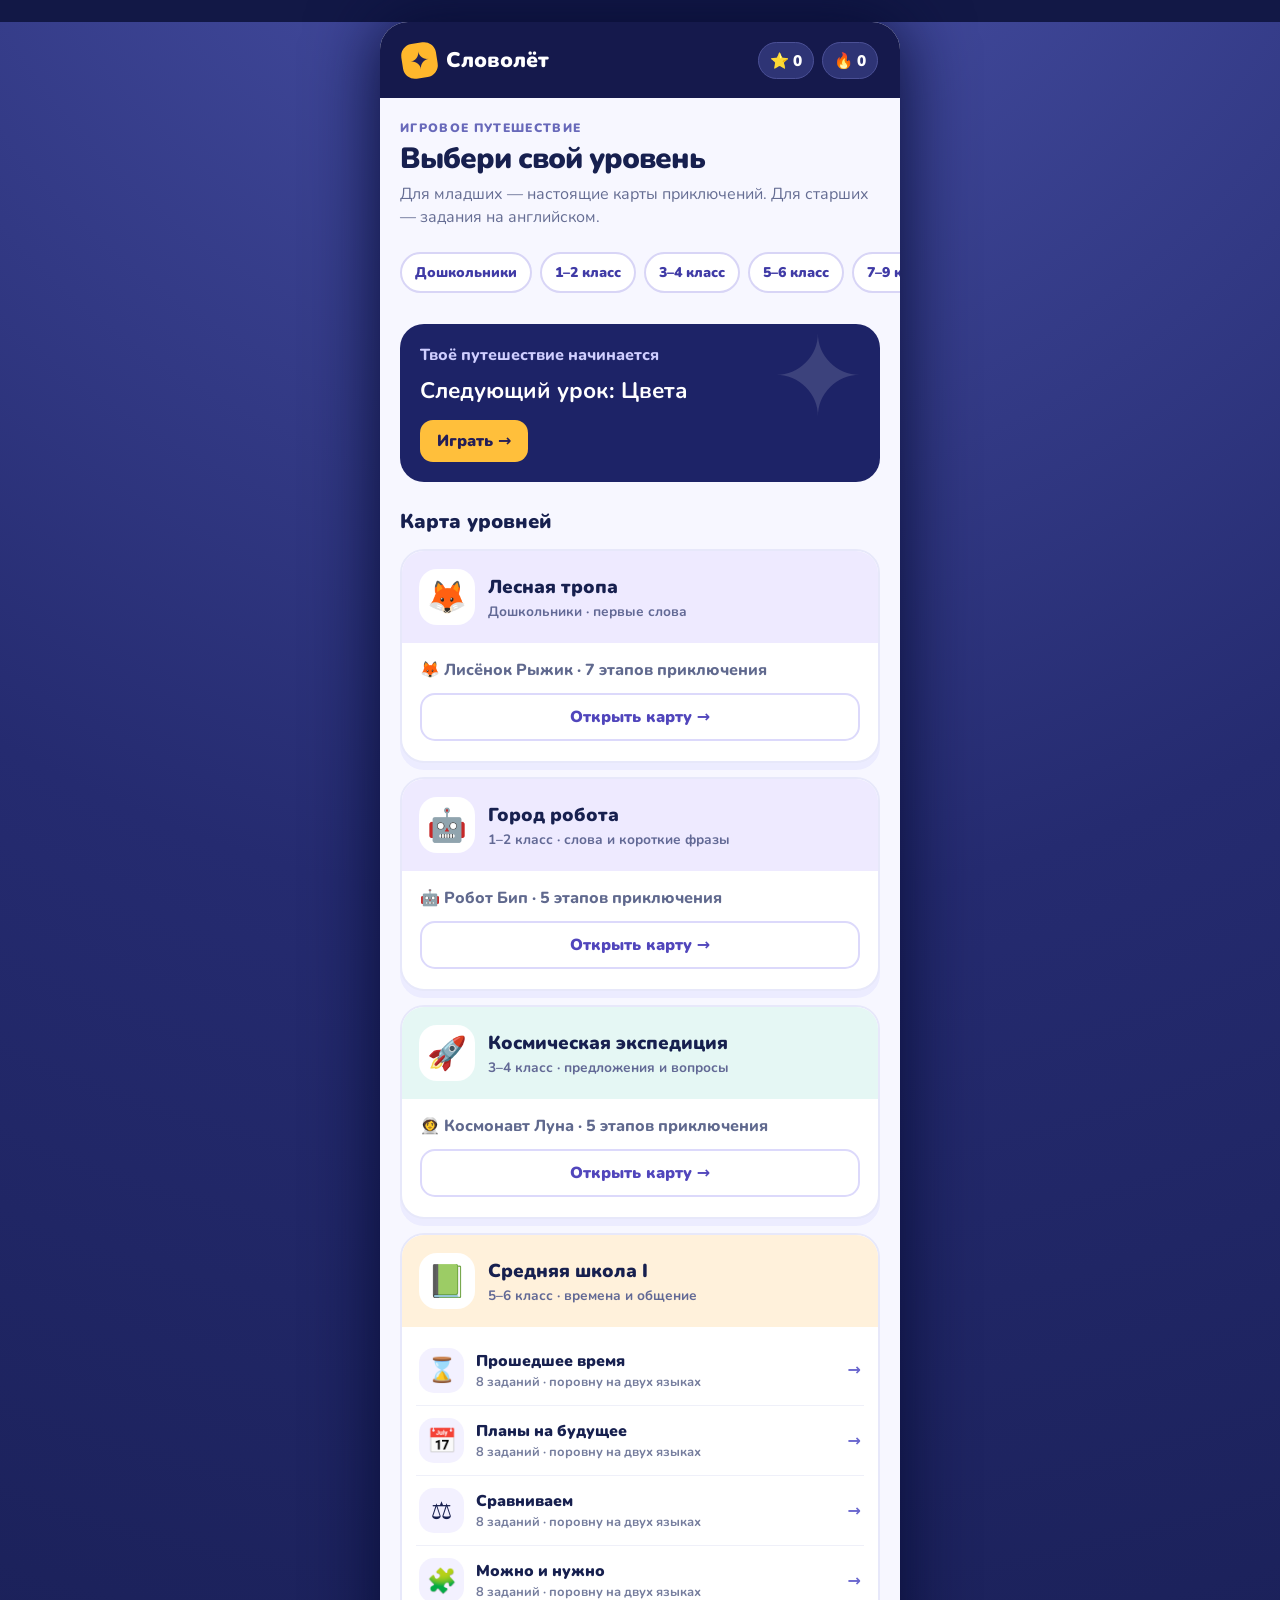
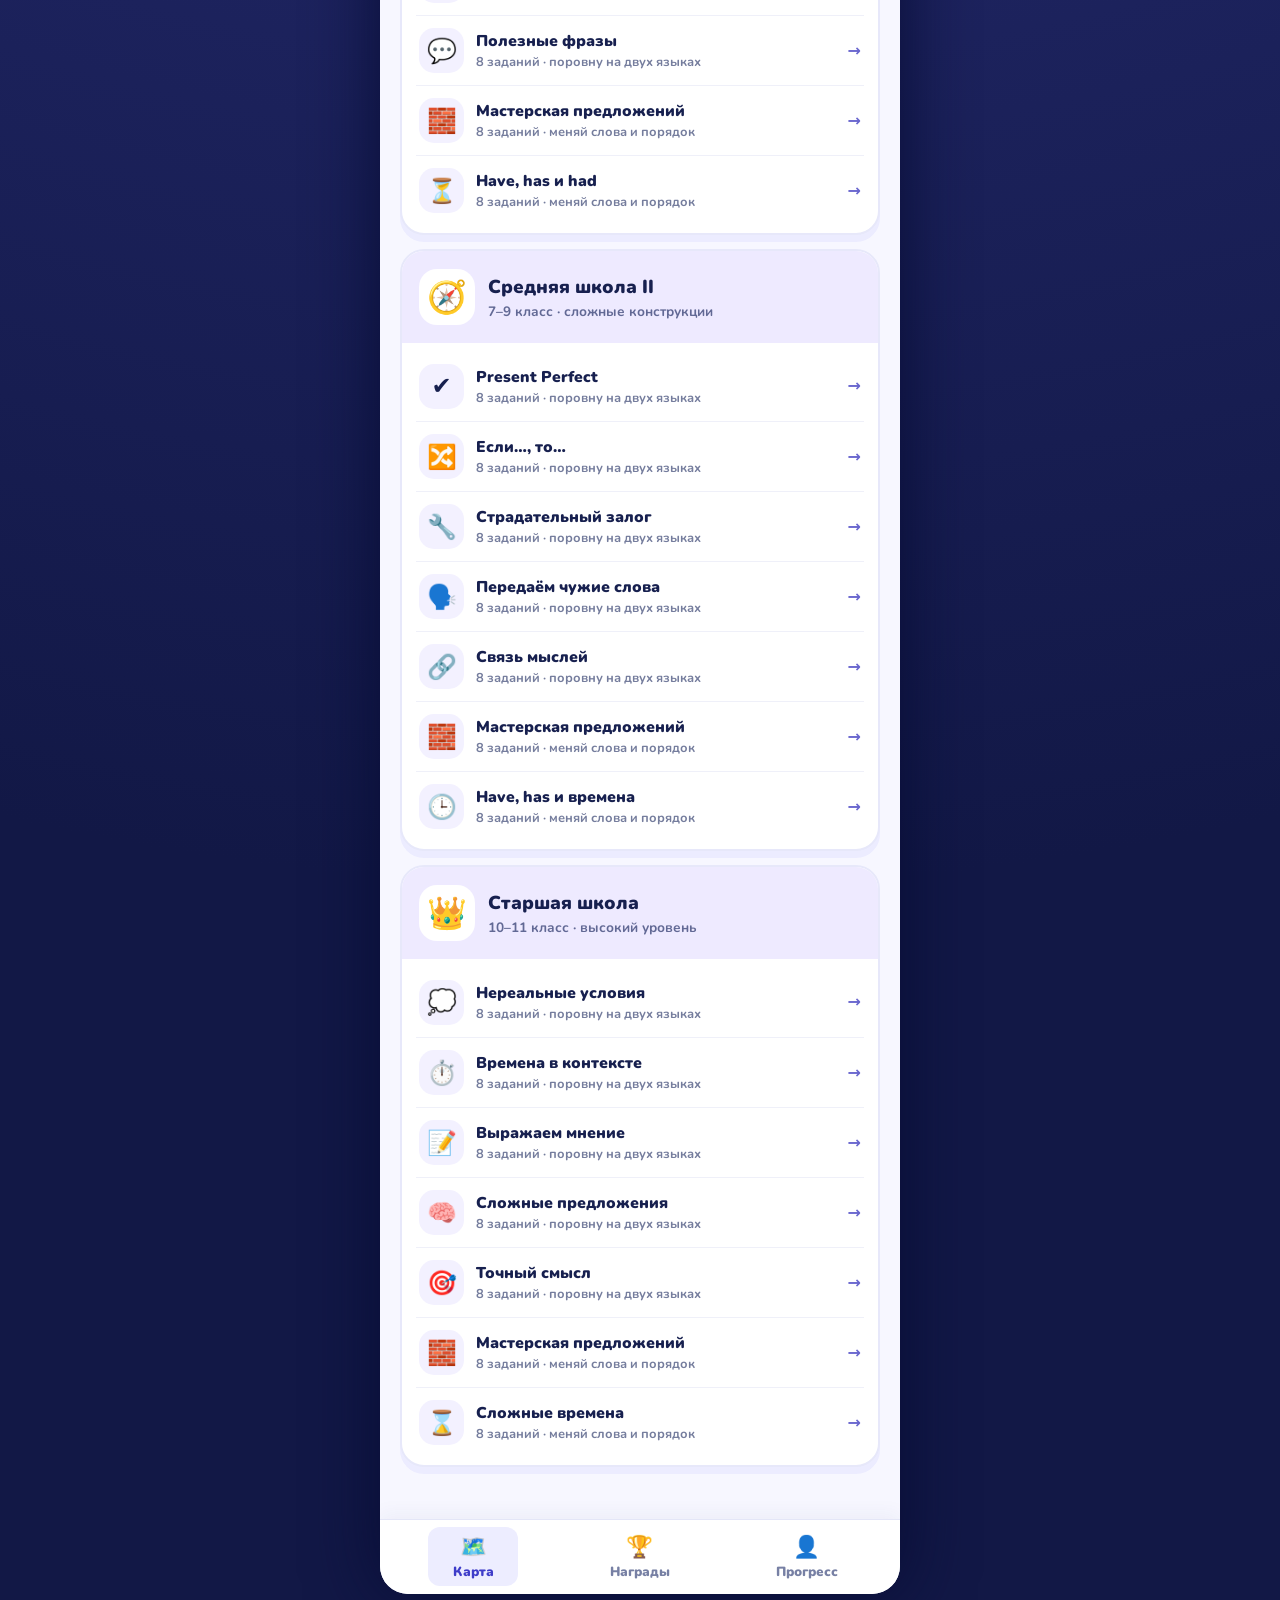
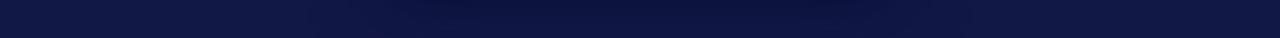
==== index.html @ e14da6a4 "Add files via upload" ====
<!doctype html>
<html lang="ru">
<head>
  <meta charset="utf-8">
  <meta name="viewport" content="width=device-width, initial-scale=1, viewport-fit=cover">
  <meta name="theme-color" content="#15194c">
  <meta name="description" content="Словолёт: приключения и задания по английскому от первых слов до 11 класса.">
  <title>Словолёт — играем в английский</title>
  <link rel="stylesheet" href="./style.css?v=tenses2">
</head>
<body>
  <div class="app">
    <header class="topbar">
      <button id="homeButton" class="brand" type="button" aria-label="На главную"><span class="brand-icon">✦</span><span>Словолёт</span></button>
      <div class="top-stats"><span title="Звёзды" class="stat">⭐ <b id="starCount">0</b></span><span title="Серия дней" class="stat">🔥 <b id="streakCount">0</b></span></div>
    </header>
    <main id="appMain" aria-live="polite"></main>
    <nav class="bottom-nav" aria-label="Разделы игры">
      <button type="button" data-view="map" class="nav-item active"><span>🗺️</span><span>Карта</span></button>
      <button type="button" data-view="rewards" class="nav-item"><span>🏆</span><span>Награды</span></button>
      <button type="button" data-view="profile" class="nav-item"><span>👤</span><span>Прогресс</span></button>
    </nav>
  </div>
  <script src="./game.js?v=tenses2" defer></script>
</body>
</html>
---- style.css ----
@import url('https://fonts.googleapis.com/css2?family=Nunito:wght@500;600;700;800;900&display=swap');
:root{font-family:Nunito,system-ui,-apple-system,"Segoe UI",sans-serif;color:#17204f;background:#121846;font-size:16px}*{box-sizing:border-box}body{margin:0;min-height:100vh;background:radial-gradient(circle at 50% -12%,#4d56ae 0,#252b70 35%,#121846 78%)}button{font:inherit;cursor:pointer}button:focus-visible{outline:3px solid #ffb737;outline-offset:3px}.app{max-width:520px;min-height:100svh;margin:auto;background:#f7f7ff;position:relative;box-shadow:0 0 70px #070c34;display:flex;flex-direction:column}.topbar{height:76px;flex-shrink:0;background:#15194c;color:white;display:flex;align-items:center;justify-content:space-between;padding:0 22px}.brand{display:flex;gap:9px;align-items:center;background:none;border:0;color:white;font-weight:900;font-size:1.32rem;padding:5px 0}.brand-icon{display:grid;place-items:center;width:35px;height:35px;background:#ffb72c;color:#202057;border-radius:12px;transform:rotate(-9deg);font-size:24px}.top-stats{display:flex;gap:8px}.stat{background:#2e3475;border:1px solid #4b5096;border-radius:40px;padding:7px 11px;color:white;font-size:.96rem;white-space:nowrap}.stat b{font-weight:900}.bottom-nav{position:sticky;bottom:0;z-index:5;display:flex;justify-content:space-around;background:white;border-top:1px solid #e4e6f7;padding:7px 10px max(8px,env(safe-area-inset-bottom));box-shadow:0 -5px 18px #30386c0d}.nav-item{border:0;background:none;color:#7780a4;display:flex;flex-direction:column;align-items:center;gap:1px;min-width:90px;font-weight:900;font-size:.83rem;padding:5px 6px;border-radius:12px}.nav-item>span:first-child{font-size:1.35rem}.nav-item.active{background:#ededff;color:#3e3cc9}main{flex:1;padding:22px 20px 38px}.eyebrow{margin:0 0 6px;text-transform:uppercase;letter-spacing:.11em;font-size:.76rem;font-weight:900;color:#6869ba}.page-title{font-weight:900;letter-spacing:-.035em;font-size:1.83rem;line-height:1.13;margin:0 0 8px}.muted{color:#656d93;line-height:1.45;margin:0}.intro{margin-bottom:23px}.world{background:white;border:2px solid #e7e8fa;border-radius:24px;overflow:hidden;margin:14px 0;box-shadow:0 7px 0 #ececff}.world-head{padding:18px 17px;display:flex;gap:13px;align-items:center;background:#eeeaff}.world:nth-of-type(3) .world-head{background:#e5f7f4}.world:nth-of-type(4) .world-head{background:#fff1db}.world-symbol{font-size:2rem;background:white;width:56px;height:56px;border-radius:18px;display:grid;place-items:center;flex-shrink:0}.world-head h2{font-size:1.17rem;margin:0 0 3px;font-weight:900}.world-head p{font-size:.85rem;margin:0;color:#626995;font-weight:700}.world-badge{margin-left:auto;color:#5a5ba0;font-size:.8rem;font-weight:900;white-space:nowrap}.lesson-list{padding:8px 14px}.lesson-row{border:0;background:white;width:100%;text-align:left;display:flex;align-items:center;gap:12px;padding:11px 3px;min-height:70px;color:#17204f}.lesson-row+ .lesson-row{border-top:1px solid #eff0f9}.lesson-icon{width:45px;height:45px;border-radius:15px;background:#f3f1ff;display:grid;place-items:center;font-size:1.5rem;flex-shrink:0}.lesson-text{flex:1;min-width:0}.lesson-text strong{display:block;font-size:.98rem;font-weight:900}.lesson-text small{display:block;color:#757d9d;font-size:.8rem;font-weight:700;margin-top:1px}.lesson-score{font-weight:900;color:#6865ce;white-space:nowrap}.lesson-row.locked{opacity:.54;cursor:not-allowed}.primary{background:#6355e8;color:white;border:0;border-bottom:5px solid #4639bf;border-radius:17px;padding:14px 20px;font-weight:900;min-height:56px;box-shadow:0 6px 12px #5040bc25}.primary:active{transform:translateY(3px);border-bottom-width:2px}.primary:disabled{background:#a7a9c4;border-color:#888ba7;box-shadow:none;cursor:not-allowed}.wide{width:100%}.secondary{background:white;color:#5146bc;border:2px solid #dcd9fb;border-radius:15px;padding:11px 16px;font-weight:900}.start-card{background:#1d2367;color:white;border-radius:24px;padding:20px;margin-bottom:22px;position:relative;overflow:hidden}.start-card:after{content:'✦';position:absolute;right:16px;top:0;color:#ffffff24;font-size:110px;line-height:1}.start-card>*{position:relative;z-index:1}.start-card p{margin:0 0 12px;color:#cfceff;font-weight:800}.start-card h2{margin:0 0 15px;font-size:1.4rem;line-height:1.2}.start-card button{border:0;border-radius:13px;padding:10px 17px;background:#ffbf3b;color:#241e57;font-weight:900}.play-top{display:flex;align-items:center;gap:13px;margin-bottom:20px}.back{border:0;background:#ecebfb;border-radius:12px;width:43px;height:43px;color:#4644b2;font-weight:900;font-size:1.4rem}.progress-rail{flex:1;height:11px;background:#e3e5f5;border-radius:40px;overflow:hidden}.progress-fill{height:100%;background:#ffba35;border-radius:40px;transition:width .2s}.step{font-weight:900;color:#6e7298;white-space:nowrap}.question-card{background:white;border:2px solid #e7e8f7;border-radius:25px;padding:22px 17px;min-height:270px;box-shadow:0 7px 0 #ececf7;text-align:center;margin-bottom:21px}.question-card .big-emoji{font-size:4.1rem;line-height:1.25;margin:7px 0 8px}.question-card h1{font-size:1.5rem;font-weight:900;line-height:1.24;margin:7px 0 10px}.question-card .target{font-size:1.75rem;font-weight:900;color:#4b45bf;margin:7px 0}.question-card .instruction{font-weight:800;color:#70779b}.sound{margin:9px 0;border:2px solid #dcd9fb;background:#f2f0ff;border-radius:50%;width:50px;height:50px;font-size:1.4rem;color:#554bc6}.options{display:grid;gap:11px}.option{min-height:57px;width:100%;padding:11px 16px;text-align:left;background:#fff;border:2px solid #dfe1f0;border-bottom:4px solid #d9dced;border-radius:15px;color:#252a58;font-size:1.04rem;font-weight:900}.option:hover{border-color:#b7aeff}.option.correct{background:#e9faee;border-color:#4ac77e;color:#145b36}.option.wrong{background:#fff0f0;border-color:#ef7377;color:#99383a}.option:disabled{cursor:default}.feedback{margin:19px 0 0;border-radius:16px;padding:14px 16px;font-weight:800}.feedback.good{background:#e9faee;color:#185d39}.feedback.try{background:#fff2e5;color:#814d13}.play-actions{margin-top:18px}.finish{text-align:center;padding:23px 4px}.finish .trophy{font-size:5rem}.finish h1{font-size:1.9rem;margin:7px 0}.finish p{color:#656d93;font-weight:700}.finish .earned{color:#6548c9;font-size:1.35rem;font-weight:900;margin:18px 0 28px}.section-title{font-weight:900;font-size:1.25rem;margin:26px 0 12px}.reward-grid{display:grid;grid-template-columns:repeat(2,1fr);gap:11px}.reward{background:white;border:2px solid #e8e9f7;border-radius:20px;text-align:center;padding:19px 10px;min-height:143px}.reward .emoji{font-size:2.7rem}.reward strong{display:block;margin:4px 0;font-weight:900}.reward small{color:#70779b;font-weight:700}.reward.dim{filter:grayscale(1);opacity:.5}.info-card{background:#fff;border:2px solid #e8e9f7;border-radius:20px;padding:20px;margin:15px 0}.info-card h2{margin:0 0 8px;font-size:1.12rem}.info-card p{margin:0;color:#656d93;line-height:1.5}.big-number{font-size:2rem;font-weight:900;color:#5648d5;margin-top:7px}.meter{height:13px;background:#e9e9f6;border-radius:20px;overflow:hidden;margin:13px 0 5px}.meter span{height:100%;display:block;background:#ffba36;border-radius:20px}.notice{font-size:.86rem;color:#717895;line-height:1.45}.small-link{border:0;background:transparent;color:#5550bb;text-decoration:underline;font-weight:800;padding:8px 0}.level-note{background:#fff8e9;padding:12px;border-radius:12px;color:#72541a;font-size:.84rem;font-weight:800;margin:0}.setting{display:flex;align-items:center;justify-content:space-between;gap:10px}.setting label{font-weight:900}.setting button{min-width:70px}.empty-space{height:7px}@media(min-width:600px){.app{min-height:900px;margin:22px auto;border-radius:28px;overflow:hidden}.bottom-nav{position:sticky}body{padding-bottom:22px}}@media(prefers-reduced-motion:reduce){*,*:before,*:after{transition:none!important;animation:none!important}}
.grade-pills{display:flex;gap:8px;overflow-x:auto;margin:-5px -20px 21px;padding:5px 20px 10px;scrollbar-width:thin}.grade-pills button{flex:none;border:2px solid #d8d5f6;background:white;color:#403ba6;border-radius:30px;padding:9px 13px;font-weight:900;font-size:.88rem}.world{scroll-margin-top:12px}.lesson-tip{background:#ecebff;color:#373285;padding:12px 14px;border-radius:14px;font-weight:800;line-height:1.45;font-size:.9rem;margin:0 0 15px}.question-card:not(:has(.big-emoji)){min-height:205px;display:flex;align-items:center;justify-content:center;flex-direction:column}.question-card .target{font-size:clamp(1.18rem,5vw,1.75rem);overflow-wrap:anywhere}.option{line-height:1.35;overflow-wrap:anywhere}.world-head>div{min-width:0}.world-head p{line-height:1.35}
.feedback .why{display:block;margin-top:8px;font-size:.93rem;line-height:1.45;font-weight:700}
.walk-scene{border-radius:21px;padding:16px 13px 12px;margin:12px 0 15px;text-align:center;border:2px solid #d9e7e1;background:linear-gradient(145deg,#dcf8d8,#f4fff0);color:#275344}.walk-scene.city{background:linear-gradient(145deg,#d9f3ff,#edf5ff);border-color:#d1e6fb;color:#254f77}.walk-scene.space{background:linear-gradient(145deg,#25265c,#4850a8);border-color:#4d52a8;color:#fff}.scene-label{font-size:.94rem;font-weight:900;margin-bottom:11px}.walk-path{display:flex;align-items:center;gap:3px}.path-node{flex:1;min-width:0;aspect-ratio:1;max-width:45px;border-radius:50%;display:grid;place-items:center;background:#ffffffc7;border:2px solid #ffffff;color:#435878;font-size:clamp(.9rem,4.5vw,1.45rem);font-weight:900;line-height:1}.path-node.passed{background:#ffdd83;color:#574016}.path-node.here{background:#fff;box-shadow:0 0 0 3px #ffb735;color:#27315b;transform:scale(1.1);z-index:1}.walk-scene p{margin:11px 0 0;font-weight:900;font-size:.85rem}.walk-scene.space .path-node:not(.here){background:#ffffff34;color:white}.walk-scene.space .path-node.passed{background:#ffc755;color:#38295a}
.board-entry{padding:16px 18px 20px}.board-entry p{margin:0 0 12px;color:#60698e;font-weight:800}.board-heading{display:flex;justify-content:space-between;align-items:center;gap:10px;margin-bottom:13px;color:#535b82;font-weight:900;font-size:.9rem}.board-heading .secondary{padding:8px 12px;font-size:.9rem}.board-action{display:flex;align-items:center;justify-content:space-between;gap:12px;background:#fff;border:2px solid #e5e7f6;border-radius:18px;padding:11px 12px;margin:15px 0}.board-action strong{font-weight:900;line-height:1.25}.board-action .primary{min-height:44px;padding:8px 14px;white-space:nowrap}.adventure-map{width:100%;aspect-ratio:9/16;position:relative;background-size:cover;background-position:center;border:4px solid #fff;border-radius:22px;box-shadow:0 9px 28px #171d5c35;overflow:hidden;isolation:isolate}.adventure-map.space{border-color:#7176d0}.board-cell{position:absolute;transform:translate(-50%,-50%);width:clamp(23px,6.5vw,32px);height:clamp(23px,6.5vw,32px);border-radius:50%;border:2px solid white;background:#fffdf3;color:#504d62;display:grid;place-items:center;font-size:clamp(.7rem,2.9vw,.86rem);font-weight:900;box-shadow:0 2px 4px #17234988;z-index:1}.board-cell.is-passed{background:#ffe66b;color:#38334f}.board-cell.checkpoint{border-color:#e96775}.board-cell.is-current{background:#ffbc40;border-color:white;box-shadow:0 0 0 3px #f24b6f,0 2px 6px #24304b80}.board-hero{position:absolute;transform:translate(-50%,-86%);font-size:clamp(2.1rem,11vw,3.4rem);line-height:1;z-index:3;filter:drop-shadow(0 3px 2px #1a234f);transition:left .48s ease,top .48s ease;pointer-events:none}.playing-map{padding-bottom:72svh!important}.hidden-while-playing{display:none!important}.question-shade,.intro-shade{position:fixed;inset:0;z-index:11;background:#15163e70}.challenge-sheet{position:fixed;z-index:12;left:50%;transform:translateX(-50%);bottom:0;width:min(520px,100%);max-height:65svh;overflow-y:auto;background:#f9f9ff;border-radius:24px 24px 0 0;padding:15px 17px max(20px,env(safe-area-inset-bottom));box-shadow:0 -8px 30px #11173655}.challenge-sheet .eyebrow{margin-bottom:4px}.walk-hint{font-size:.85rem;color:#6e7298;font-weight:800;margin:0 0 8px;line-height:1.25}.challenge-sheet .question-card{min-height:0;margin:0 0 10px;padding:6px 9px 8px;box-shadow:none;border:0}.challenge-sheet .question-card .big-emoji{font-size:2.3rem;margin:0}.challenge-sheet .question-card .instruction{font-size:.85rem;margin:3px}.challenge-sheet .question-card .target{font-size:clamp(1.15rem,4.5vw,1.5rem);margin:4px 0}.challenge-sheet .sound{width:40px;height:40px;margin:3px 0;font-size:1.1rem}.challenge-sheet .options{gap:7px}.challenge-sheet .option{min-height:44px;padding:7px 12px;font-size:.9rem;border-bottom-width:3px}.challenge-sheet .feedback{margin:10px 0;padding:9px 12px;font-size:.87rem}.challenge-sheet .feedback .why{font-size:.82rem}.challenge-sheet .primary{margin-top:10px;min-height:46px;padding:9px 15px}.intro-shade{z-index:24;background:#101b4bad}.intro-popup{position:fixed;z-index:25;left:50%;top:50%;transform:translate(-50%,-50%);width:min(440px,calc(100% - 32px));background:#fff;border-radius:28px;padding:27px 23px;text-align:center;box-shadow:0 18px 50px #10184477}.intro-face{font-size:5rem;line-height:1.1}.intro-popup h2{font-size:1.55rem;margin:9px 0;font-weight:900}.intro-popup p{color:#535b82;font-weight:800;line-height:1.5;margin:0 0 22px}@media(prefers-reduced-motion:reduce){.board-hero{transition:none}}
.adventure-map.forest{background-color:#a9dc82}.adventure-map.city{background-color:#a9dcf7}.adventure-map.space{background-color:#252663}.map-picture{position:absolute;inset:0;display:block;z-index:0}.map-picture img{display:block;width:100%;height:100%;object-fit:cover}
.workshop-card{min-height:185px!important;display:flex;flex-direction:column;justify-content:center}.workshop-card .translation{font-weight:800;color:#5a6088;line-height:1.45;margin:5px 0 12px}.workshop-card .target{line-height:1.32;overflow-wrap:normal}.option.picked{background:#eeebff;border-color:#6658dc;box-shadow:0 0 0 2px #6658dc30}.word-bank,.selected-words{display:flex;flex-wrap:wrap;gap:9px;min-height:48px;align-items:center}.word-bank{padding:14px;border:2px solid #e2e2f4;border-radius:18px;background:white}.selected-words{padding:12px;margin-top:8px;background:#eeedff;border-radius:16px}.word-chip{border:2px solid #c9c5f1;background:white;border-radius:12px;padding:9px 12px;min-height:43px;color:#333177;font-size:1rem;font-weight:900;box-shadow:0 2px 0 #c9c5f1}.word-chip.chosen{background:#6555df;color:white;border-color:#6555df;box-shadow:0 2px 0 #4836bb}.word-chip:disabled{opacity:.38;cursor:default}.word-chip.chosen:disabled{opacity:1}.selected-words .muted{font-size:.9rem}
.change-task{display:block;margin:-4px 0 14px auto;padding:7px 10px;min-height:36px;border:0;background:transparent;color:#4b44b6;font-weight:900;text-decoration:underline;text-underline-offset:3px;font-size:.92rem}.challenge-sheet .change-task{margin:-6px 0 5px auto;font-size:.84rem}
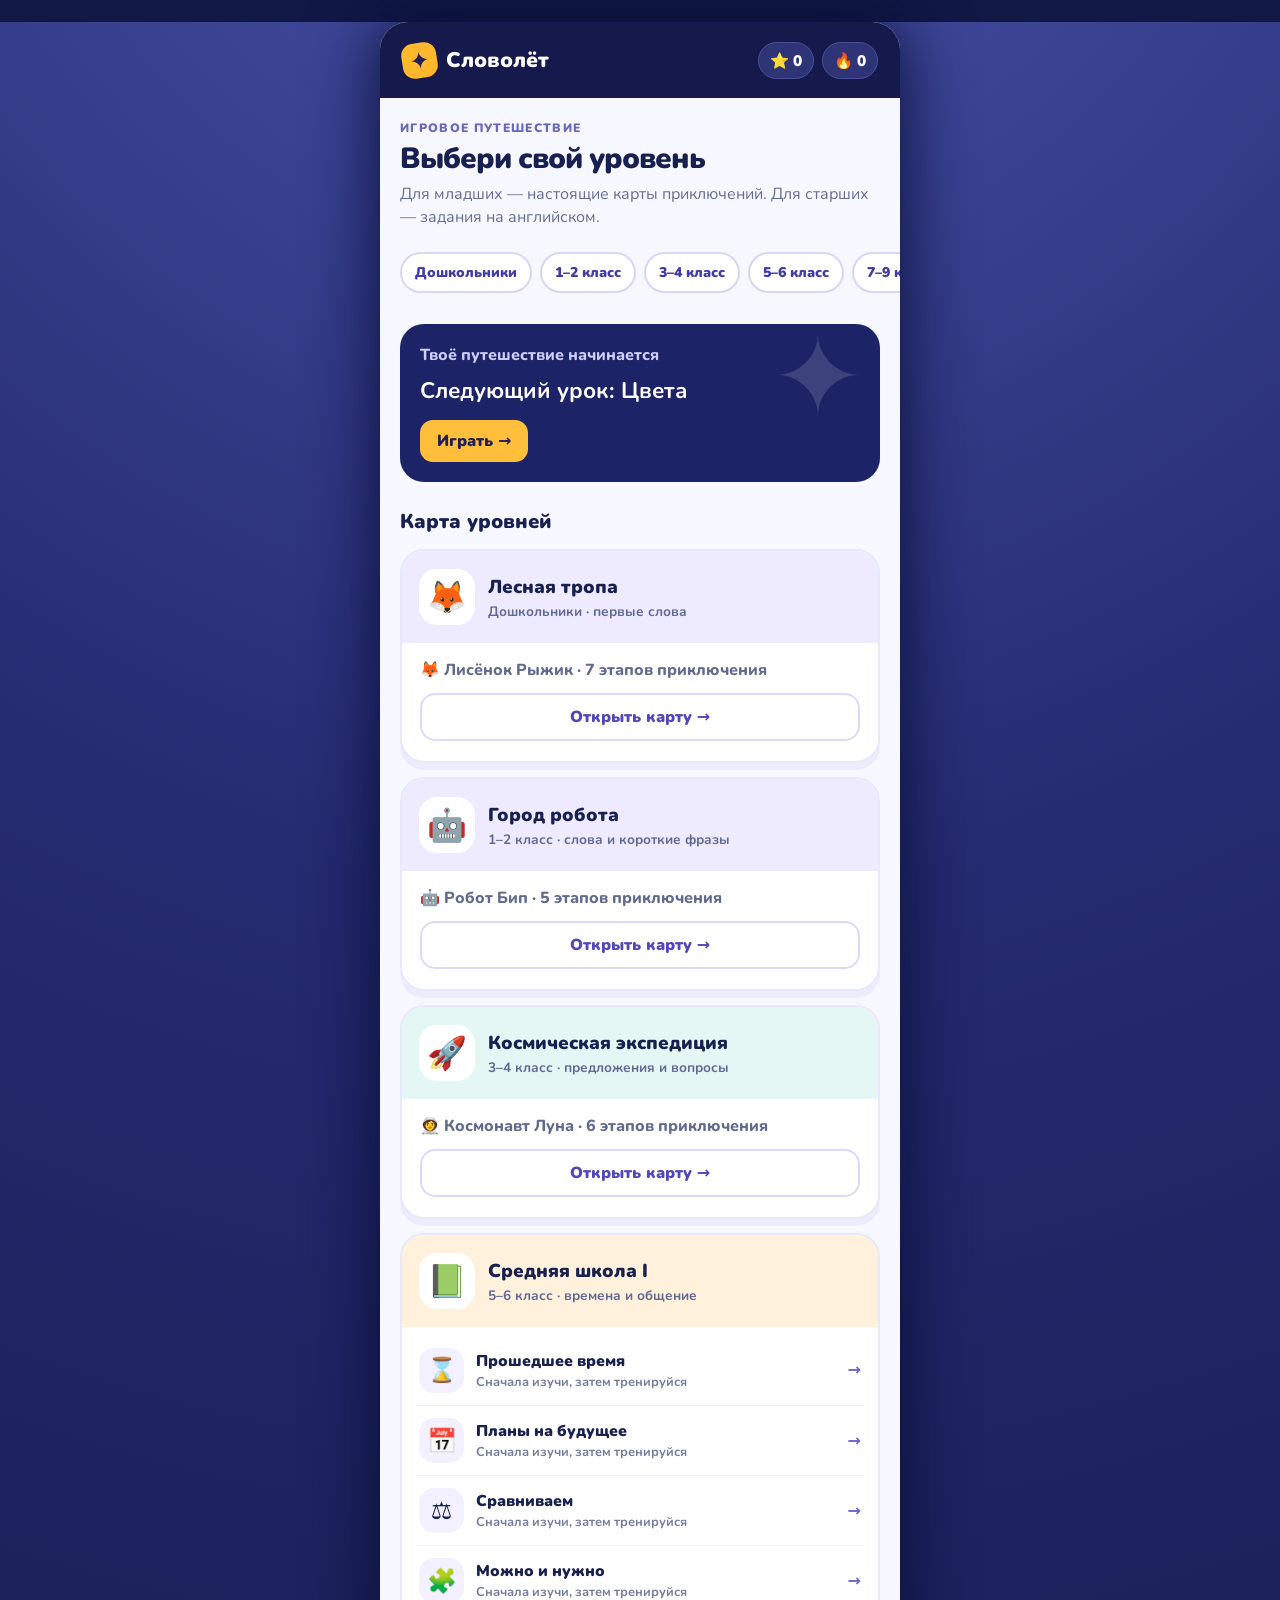
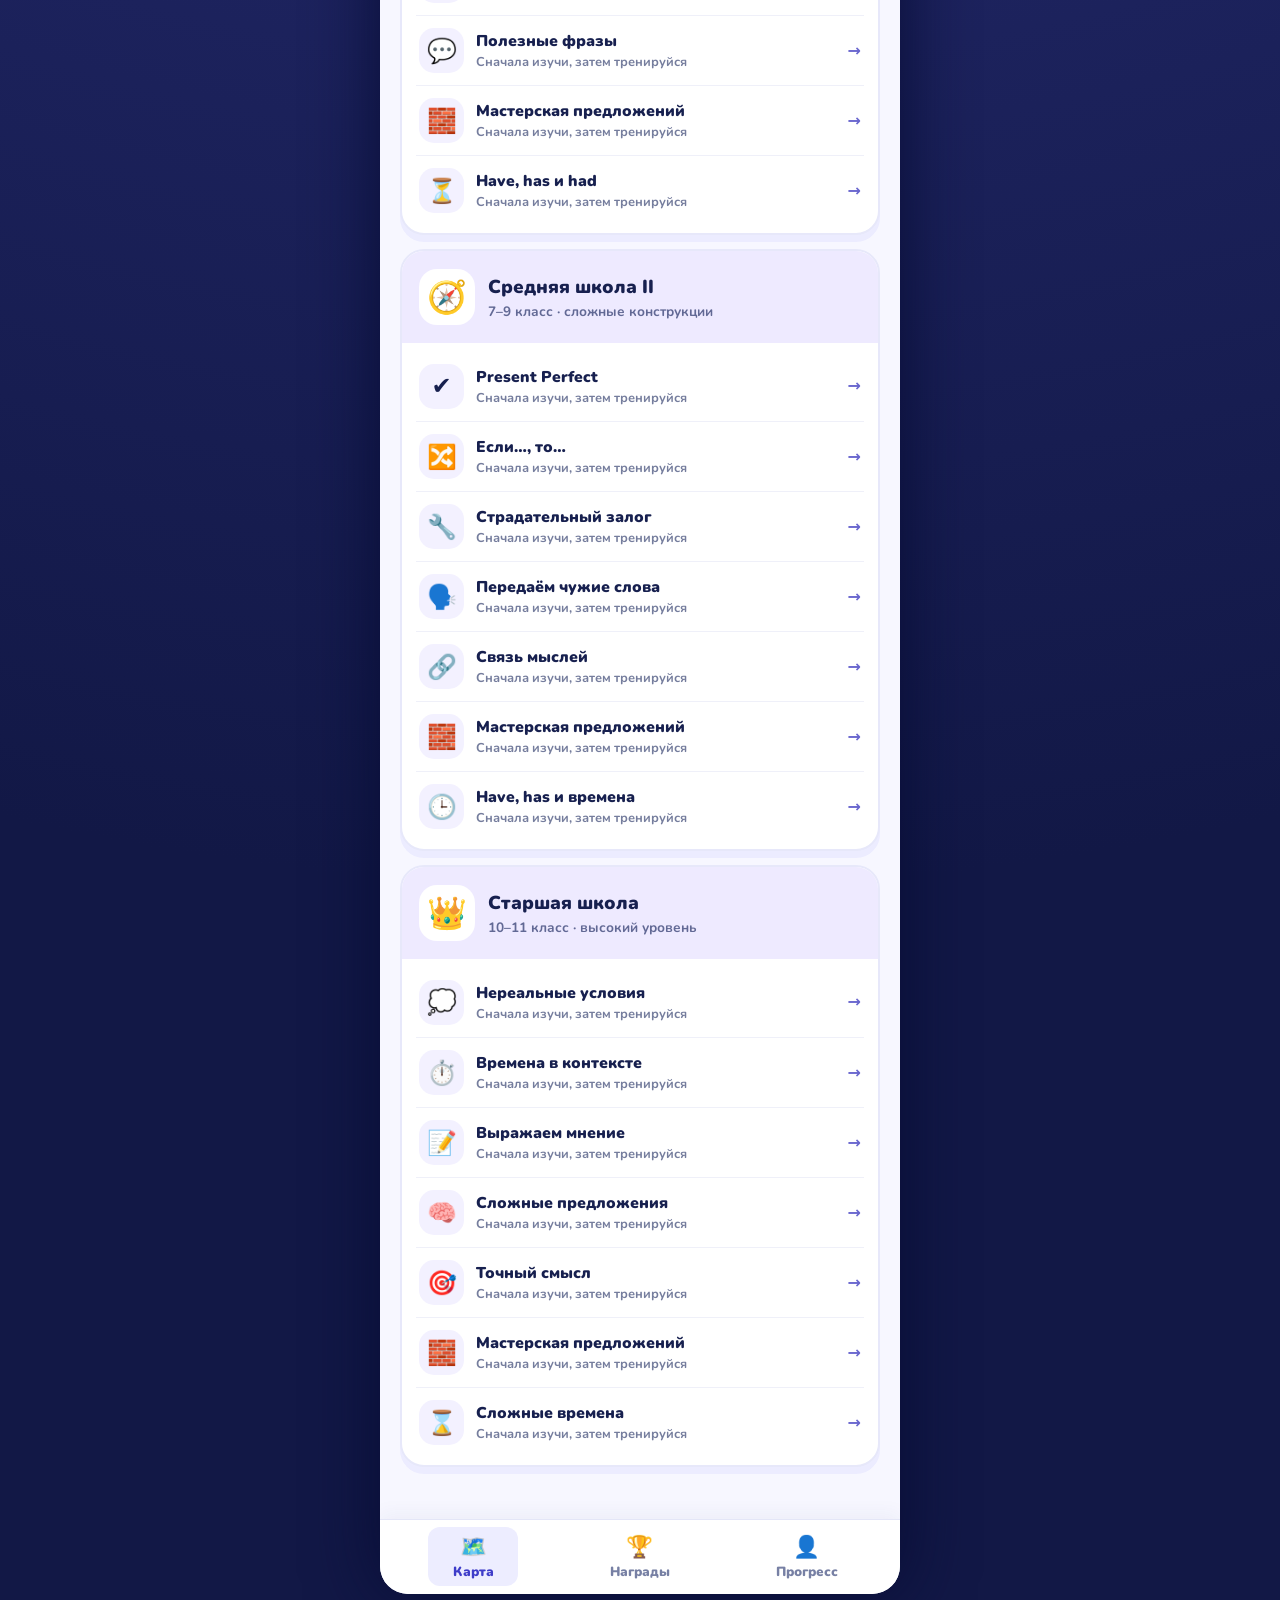
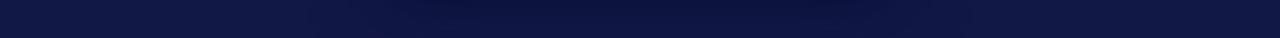
==== commit 4d03b3fd: "Добавить уровни сложности и исключения в 3–11 кл" ====
--- a/index.html
+++ b/index.html
@@ -6,7 +6,7 @@
   <meta name="theme-color" content="#15194c">
   <meta name="description" content="Словолёт: приключения и задания по английскому от первых слов до 11 класса.">
   <title>Словолёт — играем в английский</title>
-  <link rel="stylesheet" href="./style.css?v=tenses2">
+  <link rel="stylesheet" href="./style.css?v=stages1">
 </head>
 <body>
   <div class="app">
@@ -21,6 +21,6 @@
       <button type="button" data-view="profile" class="nav-item"><span>👤</span><span>Прогресс</span></button>
     </nav>
   </div>
-  <script src="./game.js?v=tenses2" defer></script>
+  <script src="./game.js?v=stages1" defer></script>
 </body>
 </html>
--- a/style.css
+++ b/style.css
@@ -7,3 +7,10 @@
 .adventure-map.forest{background-color:#a9dc82}.adventure-map.city{background-color:#a9dcf7}.adventure-map.space{background-color:#252663}.map-picture{position:absolute;inset:0;display:block;z-index:0}.map-picture img{display:block;width:100%;height:100%;object-fit:cover}
 .workshop-card{min-height:185px!important;display:flex;flex-direction:column;justify-content:center}.workshop-card .translation{font-weight:800;color:#5a6088;line-height:1.45;margin:5px 0 12px}.workshop-card .target{line-height:1.32;overflow-wrap:normal}.option.picked{background:#eeebff;border-color:#6658dc;box-shadow:0 0 0 2px #6658dc30}.word-bank,.selected-words{display:flex;flex-wrap:wrap;gap:9px;min-height:48px;align-items:center}.word-bank{padding:14px;border:2px solid #e2e2f4;border-radius:18px;background:white}.selected-words{padding:12px;margin-top:8px;background:#eeedff;border-radius:16px}.word-chip{border:2px solid #c9c5f1;background:white;border-radius:12px;padding:9px 12px;min-height:43px;color:#333177;font-size:1rem;font-weight:900;box-shadow:0 2px 0 #c9c5f1}.word-chip.chosen{background:#6555df;color:white;border-color:#6555df;box-shadow:0 2px 0 #4836bb}.word-chip:disabled{opacity:.38;cursor:default}.word-chip.chosen:disabled{opacity:1}.selected-words .muted{font-size:.9rem}
 .change-task{display:block;margin:-4px 0 14px auto;padding:7px 10px;min-height:36px;border:0;background:transparent;color:#4b44b6;font-weight:900;text-decoration:underline;text-underline-offset:3px;font-size:.92rem}.challenge-sheet .change-task{margin:-6px 0 5px auto;font-size:.84rem}
+/* Учебный режим: короткие примеры остаются доступными перед каждым уроком. */
+.study-eyebrow{margin:18px 0 6px}.study-rule{margin:18px 0 0}.study-list{display:grid;gap:10px}.study-item{display:flex;align-items:center;gap:12px;background:#fff;border:2px solid #e7e8f7;border-radius:17px;padding:12px}.study-emoji{font-size:1.7rem;width:36px;text-align:center;flex-shrink:0}.study-item>div{flex:1;min-width:0}.study-item strong,.study-item span:not(.study-emoji),.study-item small{display:block;overflow-wrap:anywhere}.study-item strong{font-weight:900;color:#303177}.study-item div span{color:#505a80;font-weight:800;margin-top:2px}.study-item small{color:#6a7293;line-height:1.35;margin-top:5px}.study-sound{width:40px;height:40px;flex:none;font-size:1.05rem;margin:0}.study-footer{position:sticky;bottom:0;background:linear-gradient(#f7f7ff00,#f7f7ff 22%);padding:17px 0 max(12px,env(safe-area-inset-bottom));z-index:2}.review-row{display:flex;width:100%;justify-content:space-between;text-align:left;gap:10px;border:0;border-top:1px solid #eeeef7;background:white;color:#3934a5;padding:13px 0;font-weight:900}.review-row:first-of-type{margin-top:14px}.review-row span{white-space:nowrap}.board-action+#boardLearn{margin:-5px 0 12px}
+@media(max-width:520px){.challenge-sheet{max-height:68svh;padding:10px 14px max(12px,env(safe-area-inset-bottom));border-radius:18px 18px 0 0}.challenge-sheet .walk-hint{font-size:.78rem;margin-bottom:4px}.challenge-sheet .question-card{padding:2px 6px 4px;margin-bottom:4px}.challenge-sheet .question-card .big-emoji{font-size:1.8rem;line-height:1}.challenge-sheet .question-card .target{font-size:clamp(1rem,4vw,1.35rem)}.challenge-sheet .sound{width:34px;height:34px;margin:2px 0}.challenge-sheet .option{min-height:40px;padding:6px 9px;font-size:.86rem}.challenge-sheet .compact-options{grid-template-columns:repeat(2,minmax(0,1fr))}.challenge-sheet .primary{min-height:42px;margin-top:7px}.challenge-sheet .feedback{margin-top:6px;padding:7px 9px}.challenge-sheet .change-task{min-height:28px;padding:2px 5px;margin:0 0 3px auto}}
+@media(max-width:520px){.app:has(.playing-map) .topbar{display:none}.playing-map{padding:9px 12px 0}.playing-map .board-heading{margin-bottom:5px}.playing-map .adventure-map{width:min(38vw,145px);margin:0 auto;box-shadow:0 3px 12px #171d5c35}.playing-map .board-cell{width:15px;height:15px;font-size:.53rem;border-width:1px}.playing-map .board-hero{font-size:1.8rem}.playing-map .map-picture img{object-fit:fill}}
+.stage-label{display:inline-block;margin:2px 0 12px;padding:7px 12px;border-radius:999px;background:#fff1d4;color:#68451d;font-weight:900;font-size:.84rem;line-height:1.3}
+.exception-list{display:grid;gap:9px}.exception-item{display:grid;gap:3px;background:#fff9e9;border:2px solid #f2dfae;border-radius:15px;padding:11px 14px}.exception-item strong{color:#4b358c;font-size:1.05rem}.exception-item span{font-weight:800;color:#60577b}.exception-item small{color:#735e3b;line-height:1.4}
+@media(max-width:520px){main:not(.playing-map){padding:15px 16px 24px}.play-top{margin-bottom:10px}.stage-label{margin:0 0 8px}.lesson-tip{padding:9px 11px;margin-bottom:10px}.workshop-card{min-height:0!important;padding:12px;margin-bottom:12px}.word-bank{gap:6px;padding:9px}.selected-words{gap:6px;padding:8px}.word-chip{min-height:36px;padding:6px 9px}.workshop-card .translation{margin:3px 0 7px}.play-actions{margin-top:11px}}
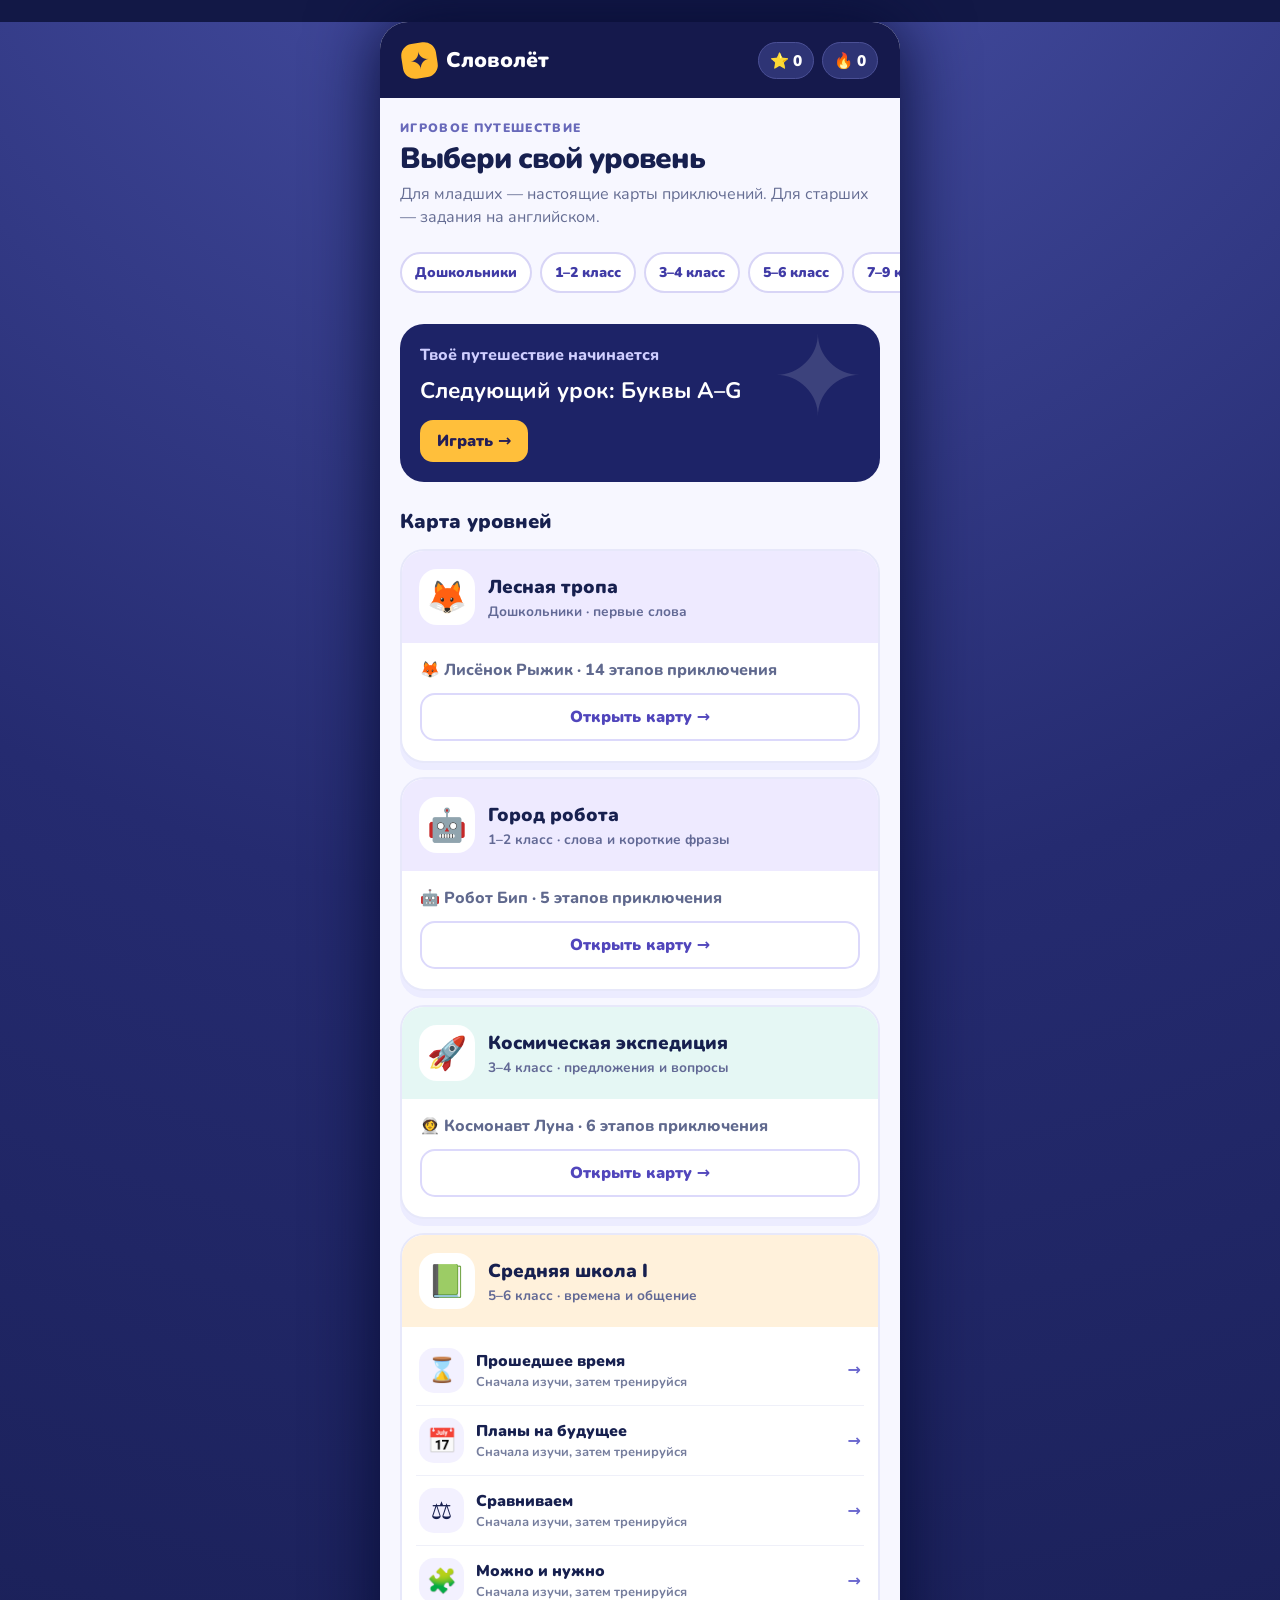
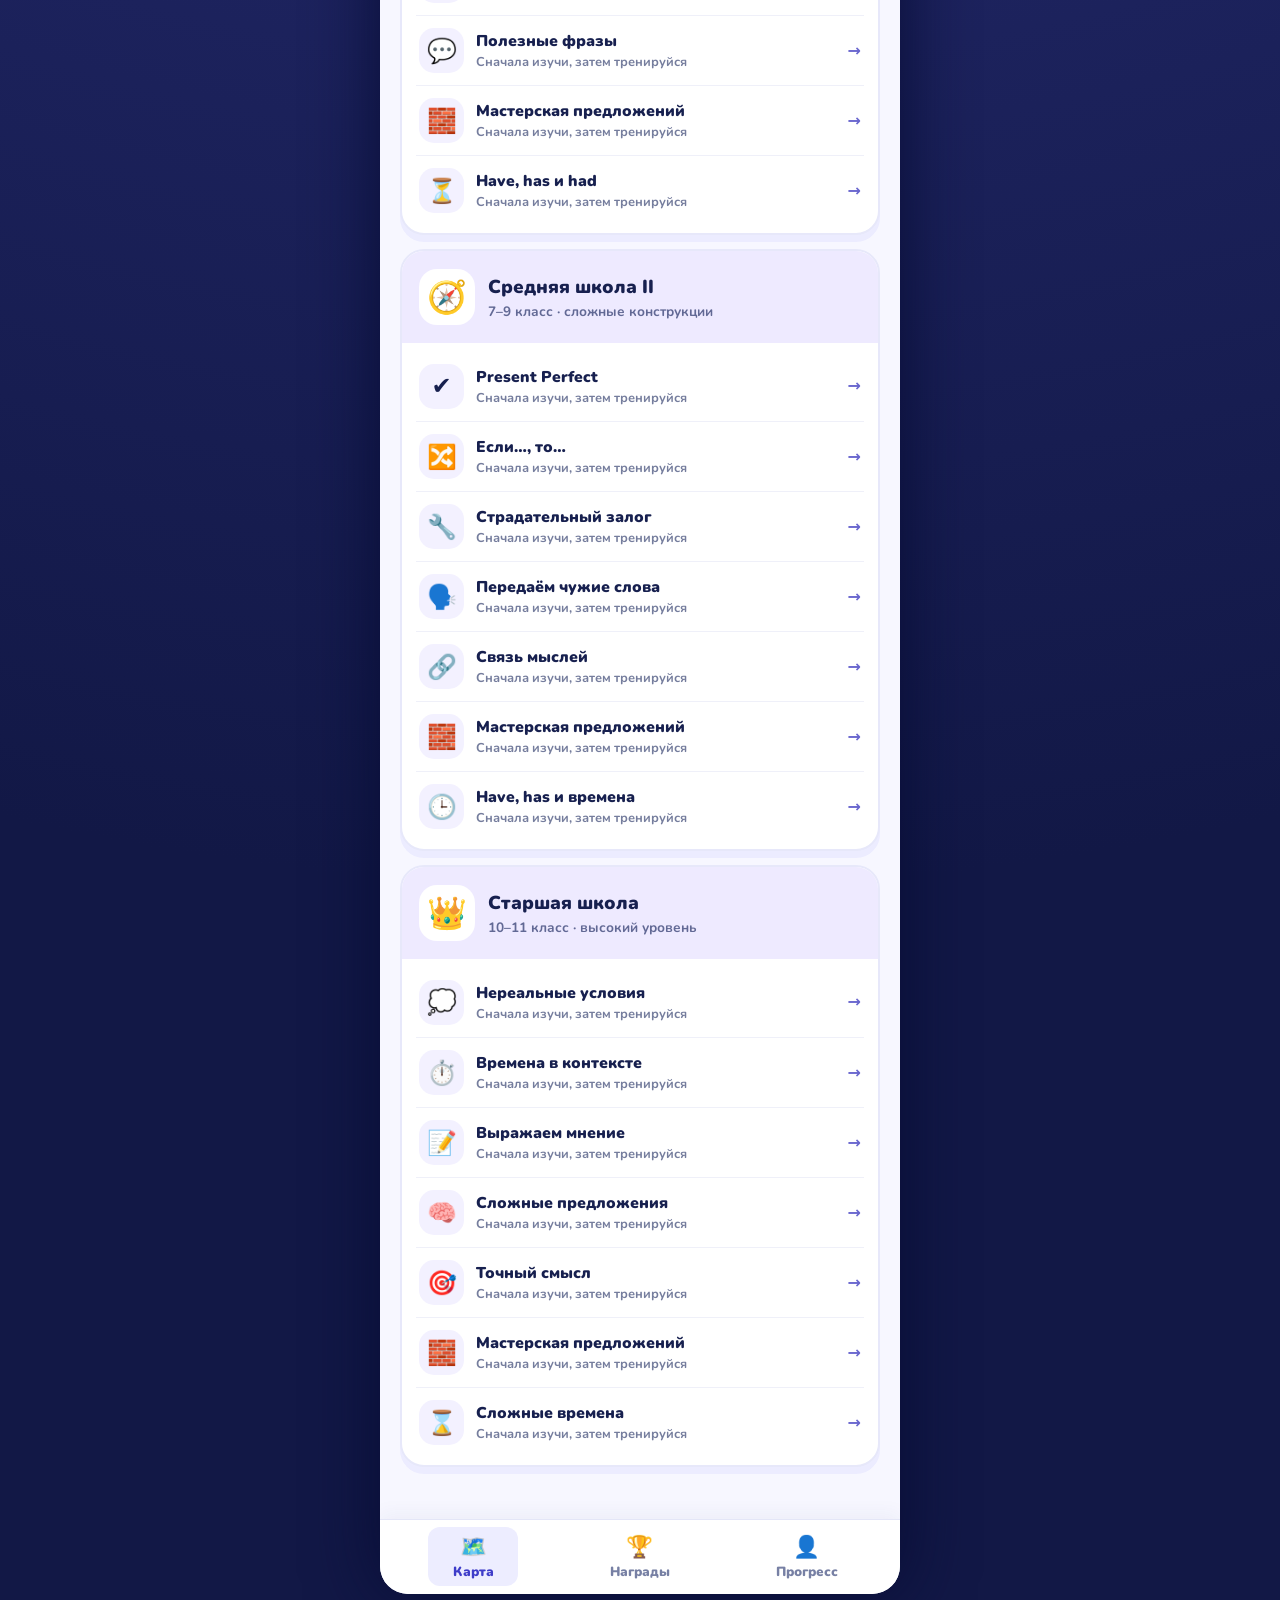
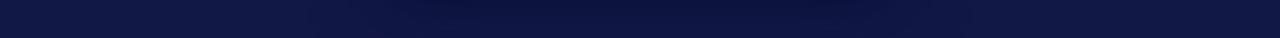
==== commit f6ff2c0b: "Добавили алфавит и цифры" ====
--- a/index.html
+++ b/index.html
@@ -6,7 +6,7 @@
   <meta name="theme-color" content="#15194c">
   <meta name="description" content="Словолёт: приключения и задания по английскому от первых слов до 11 класса.">
   <title>Словолёт — играем в английский</title>
-  <link rel="stylesheet" href="./style.css?v=stages1">
+  <link rel="stylesheet" href="./style.css?v=preschool1">
 </head>
 <body>
   <div class="app">
@@ -21,6 +21,6 @@
       <button type="button" data-view="profile" class="nav-item"><span>👤</span><span>Прогресс</span></button>
     </nav>
   </div>
-  <script src="./game.js?v=stages1" defer></script>
+  <script src="./game.js?v=preschool1" defer></script>
 </body>
 </html>
--- a/style.css
+++ b/style.css
@@ -14,3 +14,4 @@
 .stage-label{display:inline-block;margin:2px 0 12px;padding:7px 12px;border-radius:999px;background:#fff1d4;color:#68451d;font-weight:900;font-size:.84rem;line-height:1.3}
 .exception-list{display:grid;gap:9px}.exception-item{display:grid;gap:3px;background:#fff9e9;border:2px solid #f2dfae;border-radius:15px;padding:11px 14px}.exception-item strong{color:#4b358c;font-size:1.05rem}.exception-item span{font-weight:800;color:#60577b}.exception-item small{color:#735e3b;line-height:1.4}
 @media(max-width:520px){main:not(.playing-map){padding:15px 16px 24px}.play-top{margin-bottom:10px}.stage-label{margin:0 0 8px}.lesson-tip{padding:9px 11px;margin-bottom:10px}.workshop-card{min-height:0!important;padding:12px;margin-bottom:12px}.word-bank{gap:6px;padding:9px}.selected-words{gap:6px;padding:8px}.word-chip{min-height:36px;padding:6px 9px}.workshop-card .translation{margin:3px 0 7px}.play-actions{margin-top:11px}}
+.preschool-card{min-height:210px;display:flex;flex-direction:column;align-items:center;justify-content:center}.preschool-picture{font-size:clamp(2rem,8vw,3.2rem);line-height:1.3;text-align:center;overflow-wrap:anywhere;max-width:100%;margin:12px auto}.preschool-sound{width:auto;padding:0 18px;border-radius:24px;font-size:1.05rem}.preschool-options{grid-template-columns:repeat(2,minmax(0,1fr))}.preschool-options .option{font-size:1.5rem;min-height:68px}.adventure-map.forest .board-cell:not(.checkpoint):not(.is-current){display:none}.preschool-lesson-grid{display:grid;grid-template-columns:repeat(2,minmax(0,1fr));gap:8px;margin:14px 0}.preschool-lesson-grid button{min-height:60px;border:2px solid #e6e2f4;border-radius:15px;background:#fff;color:#35347b;font-weight:900;padding:8px}.preschool-lesson-grid button span{display:block;color:#7b719c;font-size:.78rem;margin-top:3px}.preschool-lesson-grid button.completed{border-color:#ffe187;background:#fff9e6}
